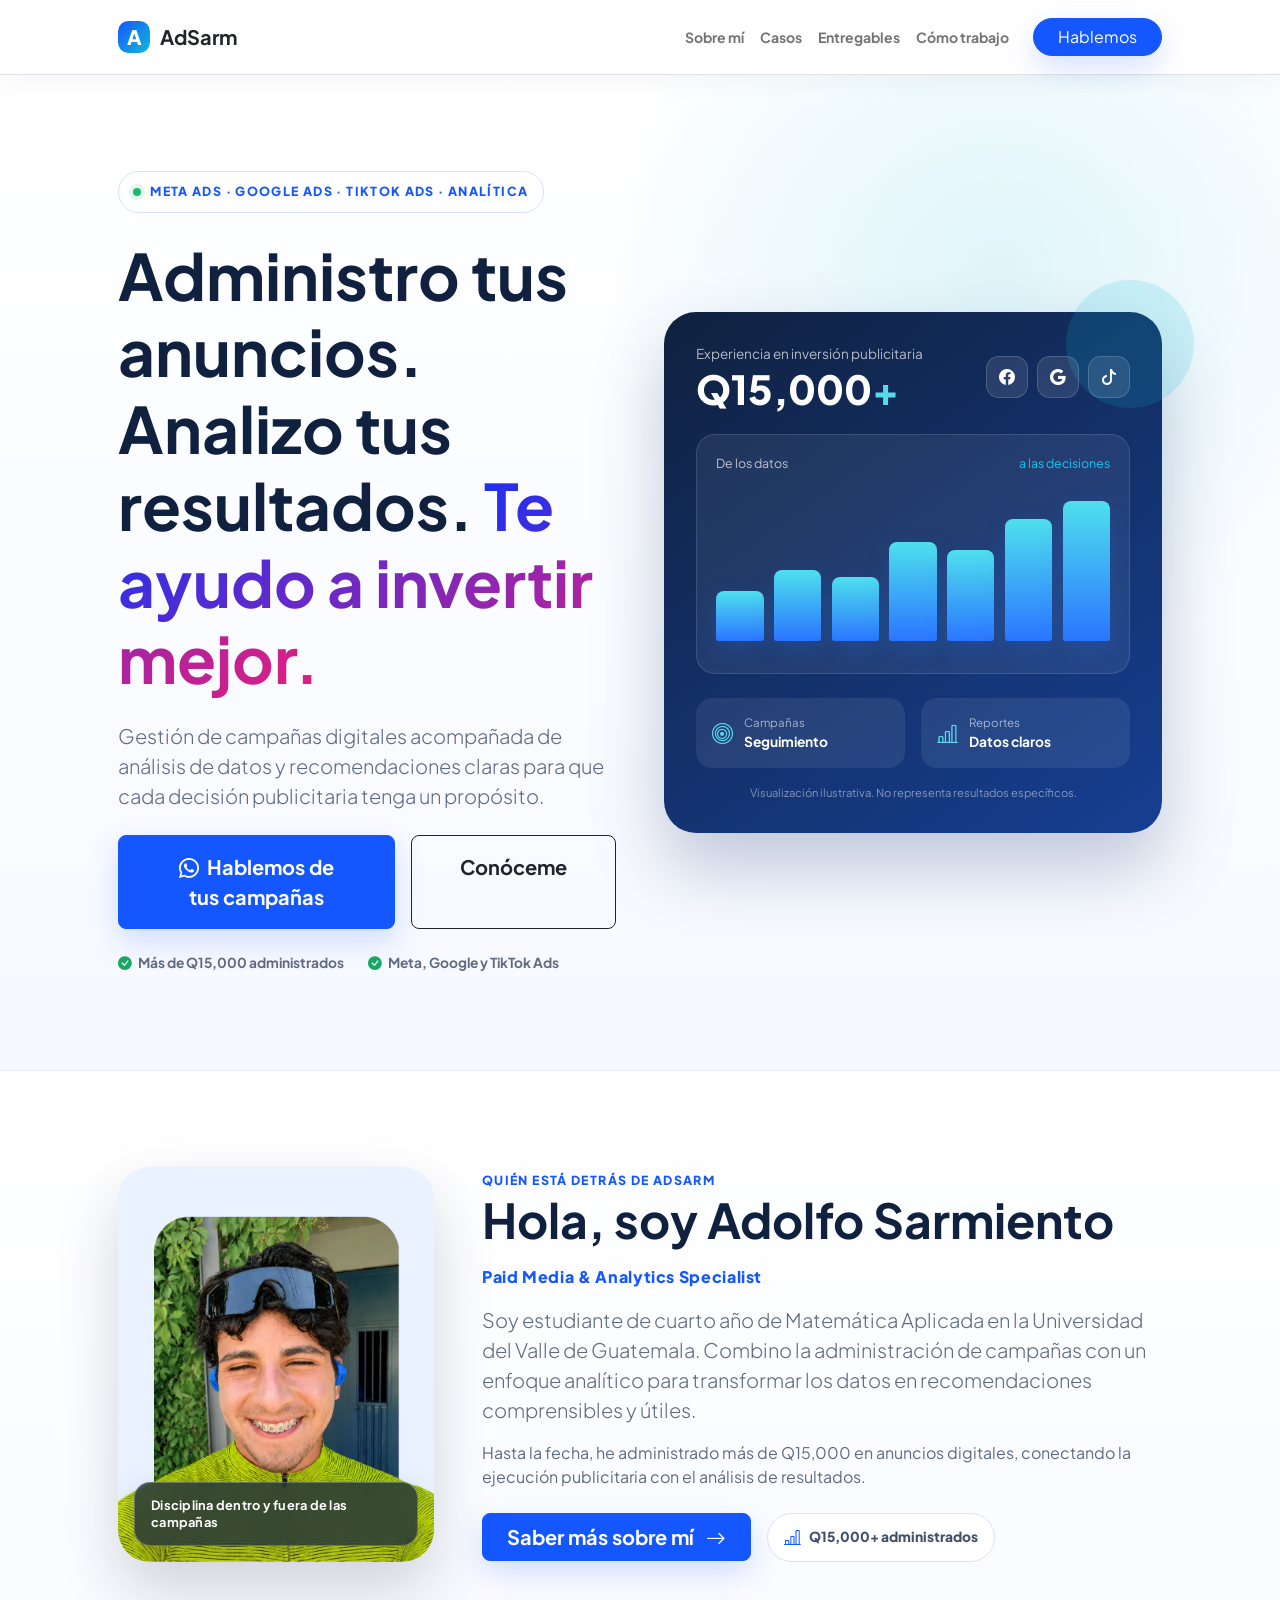
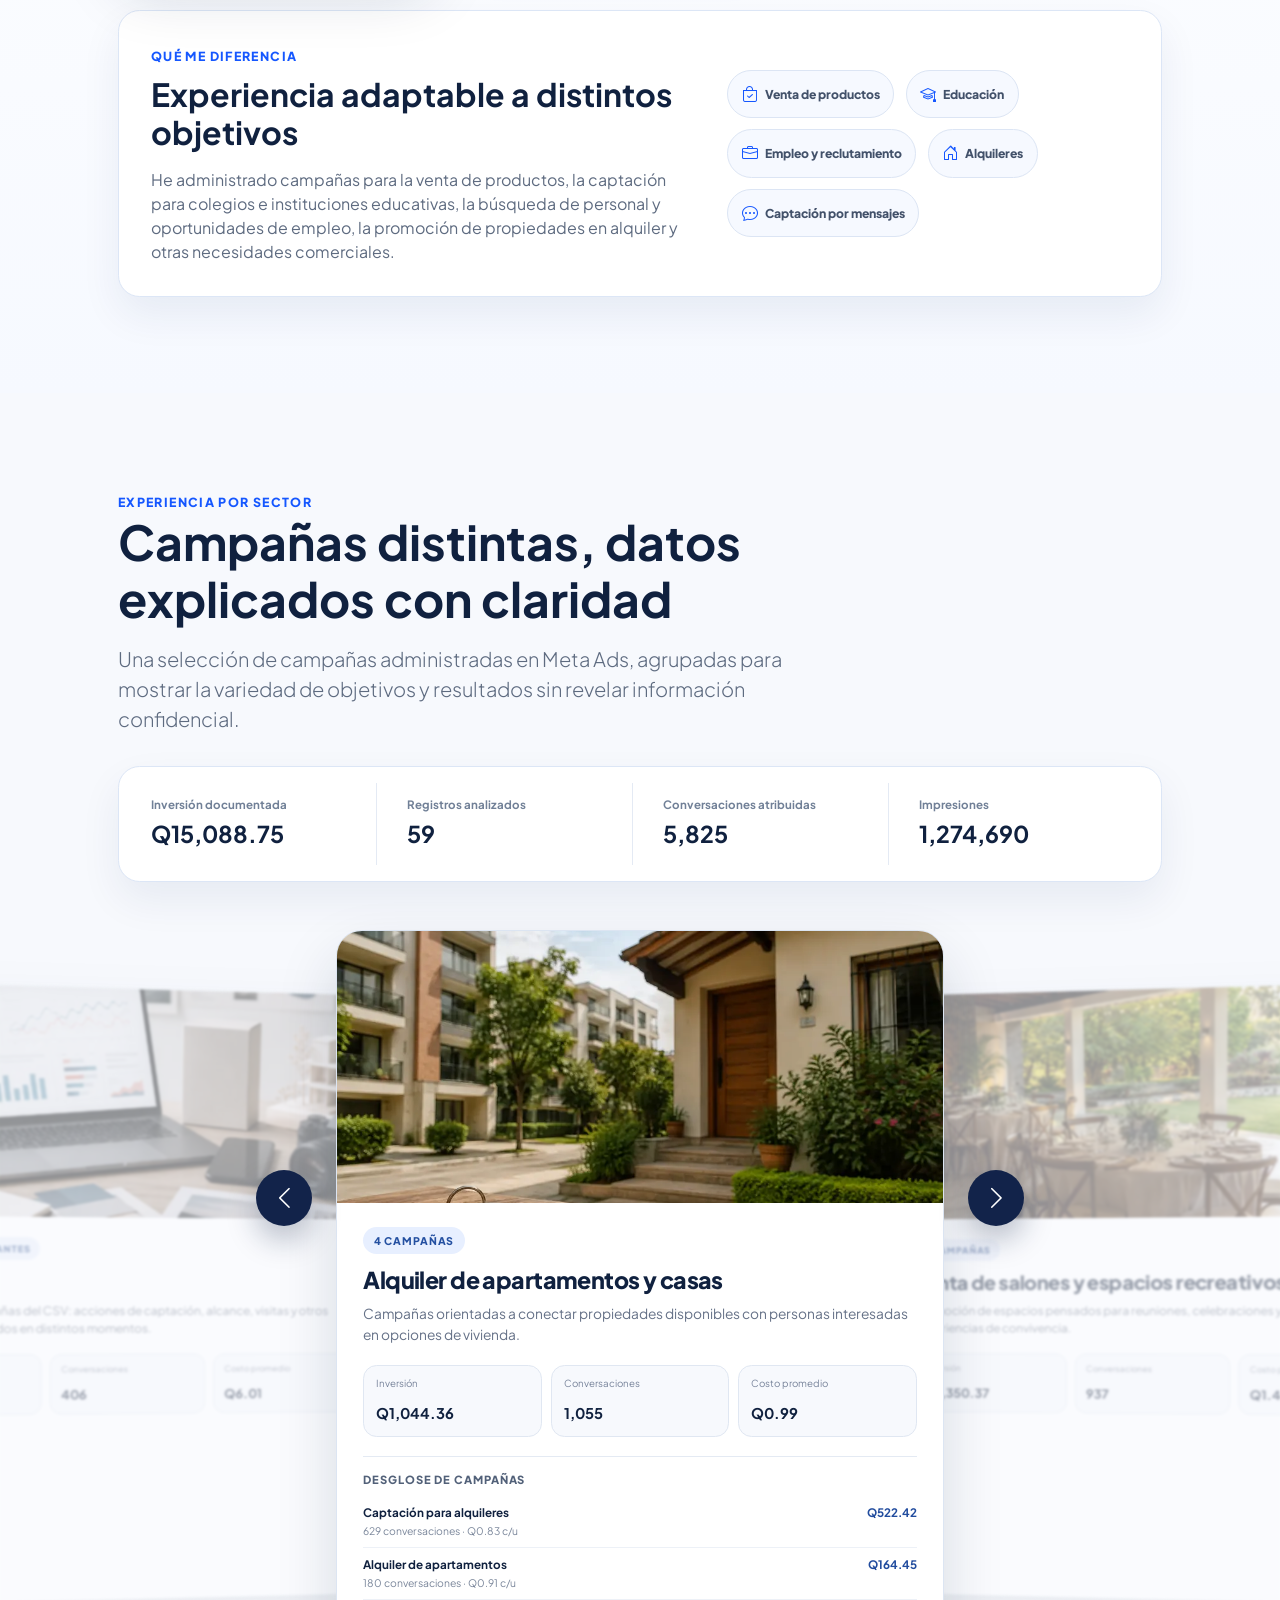
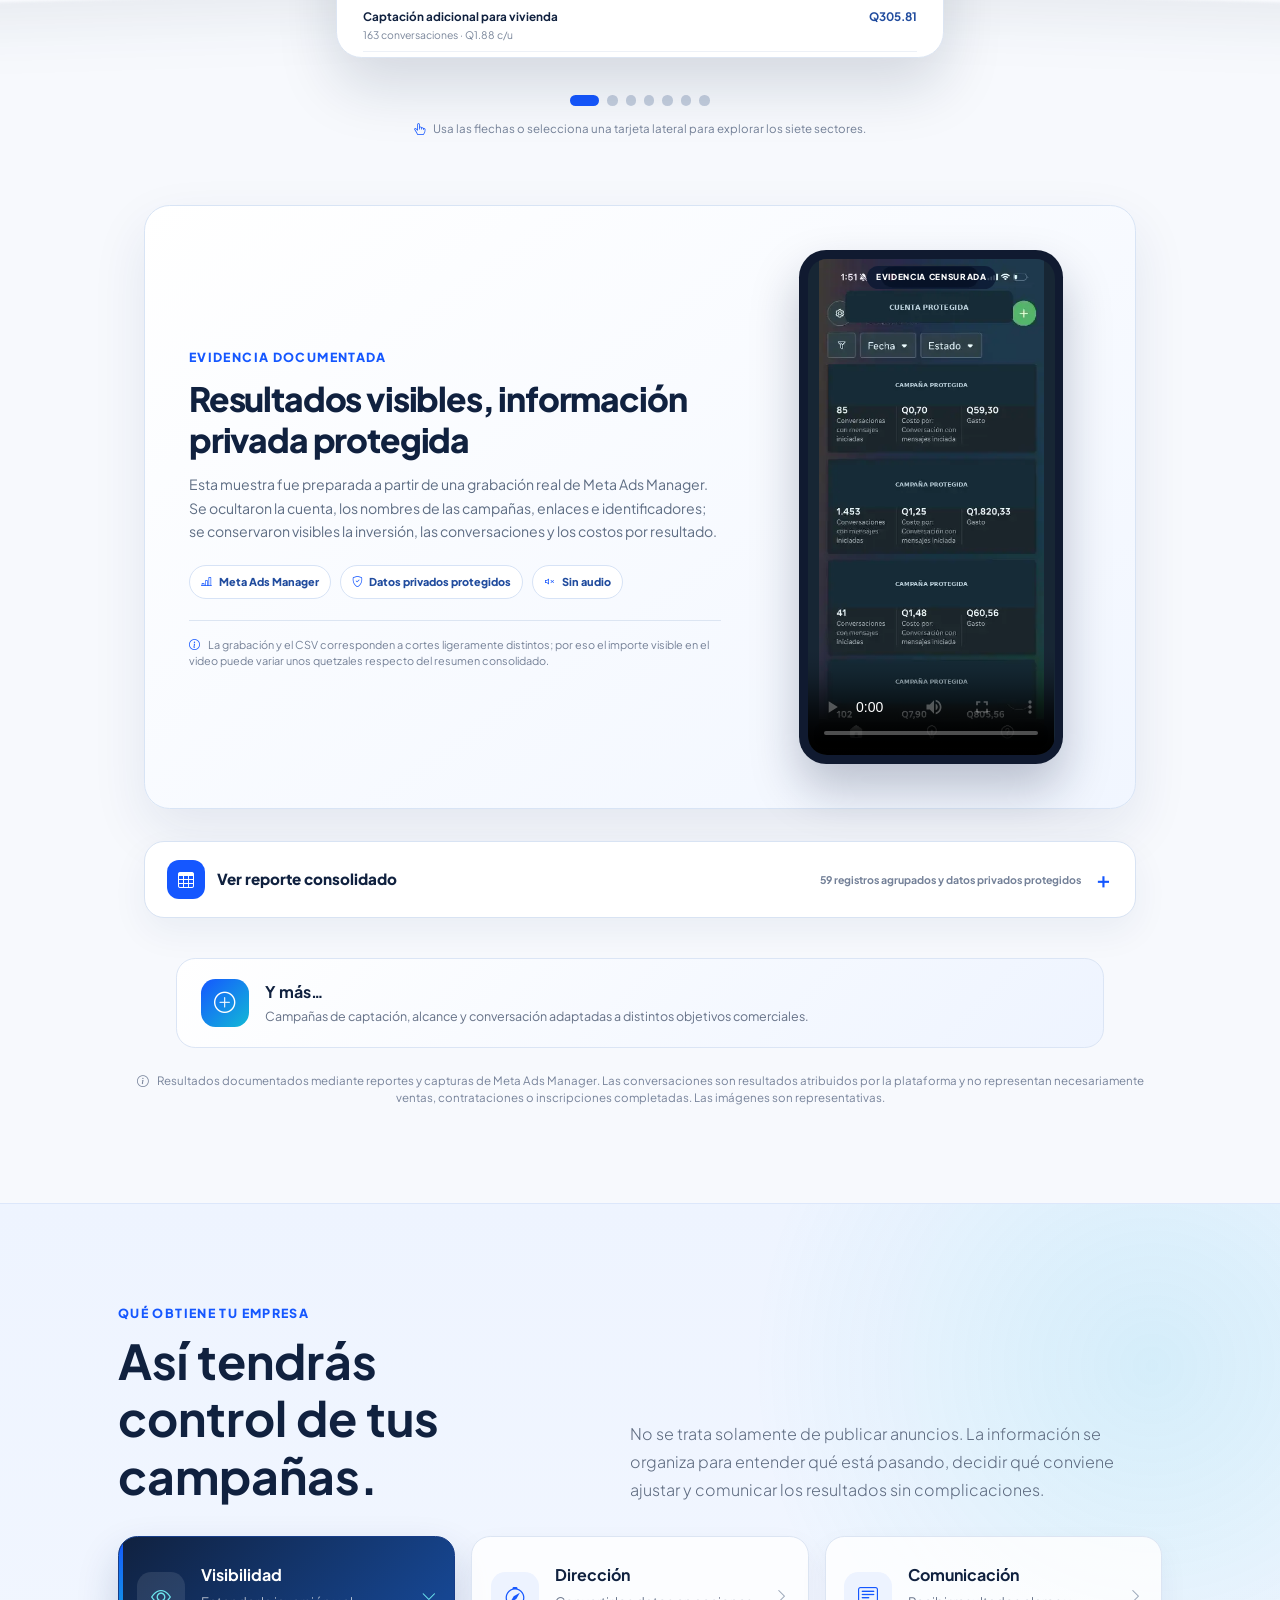
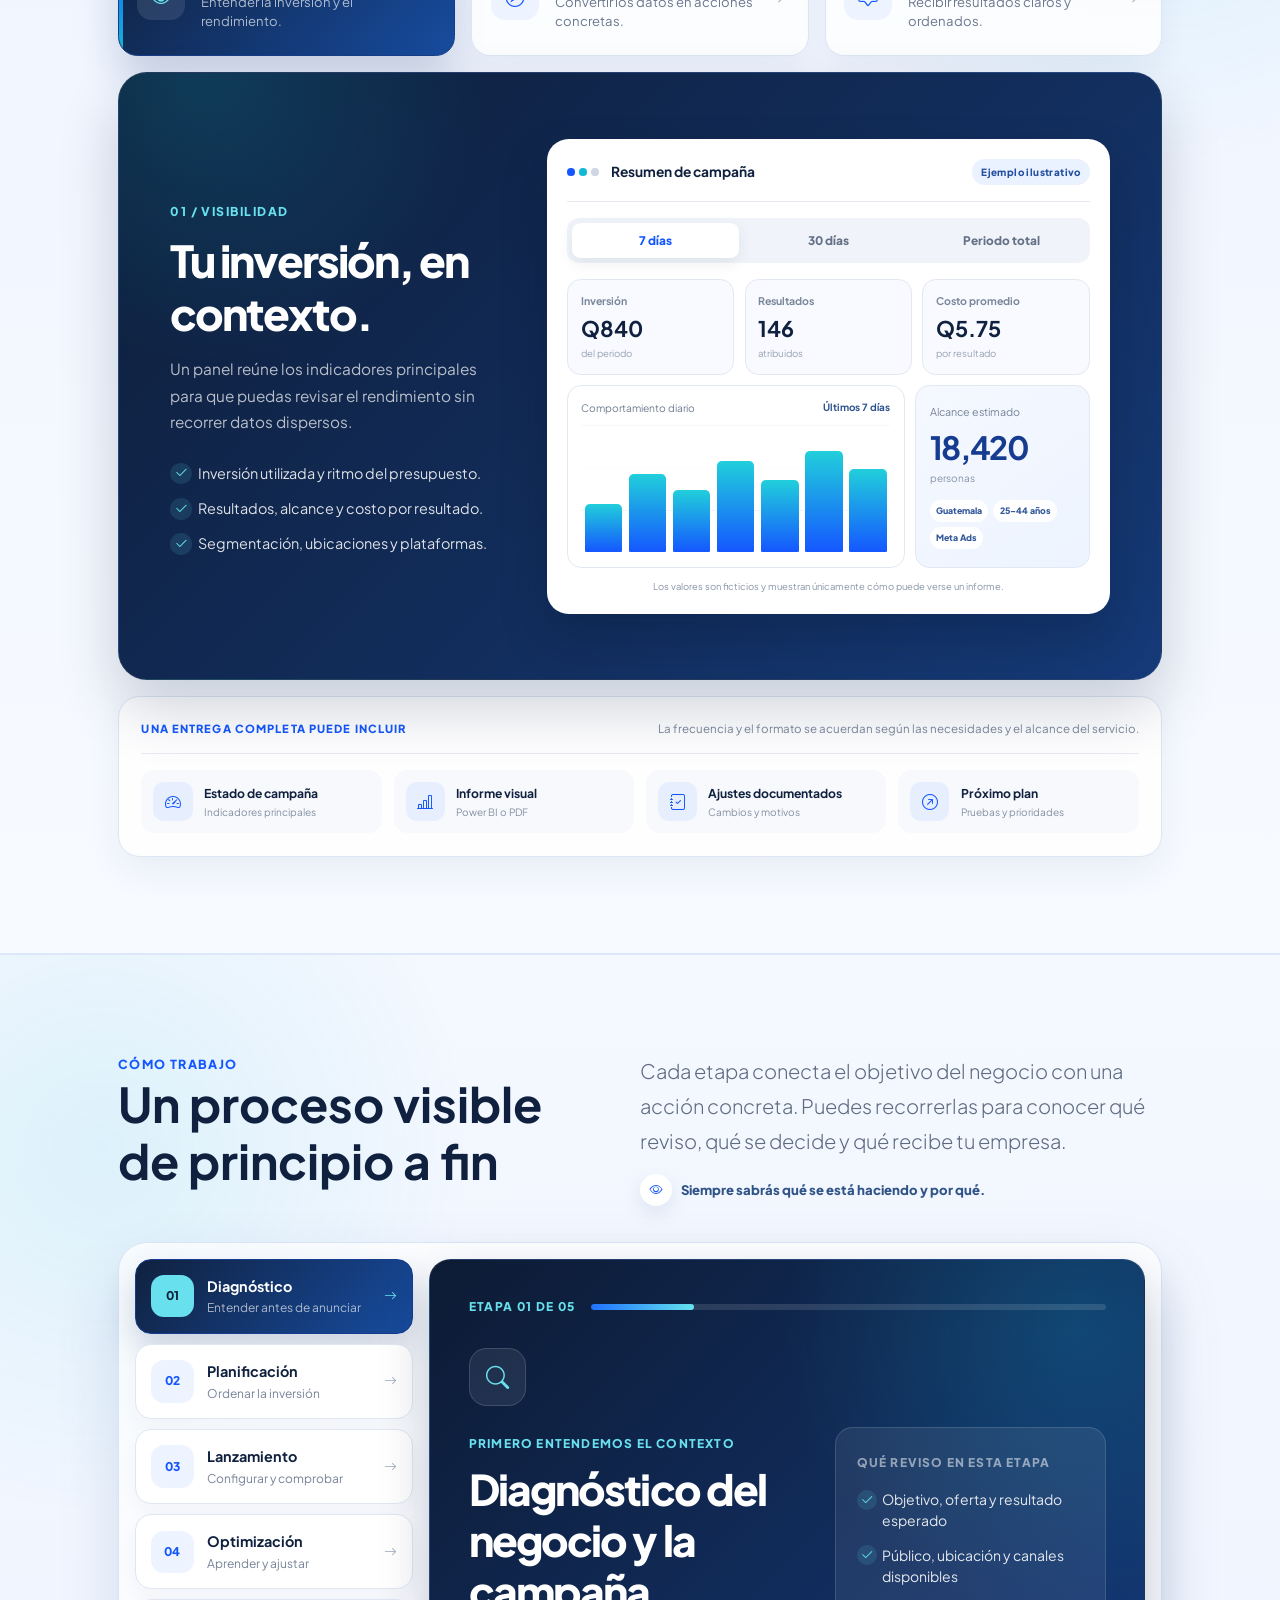
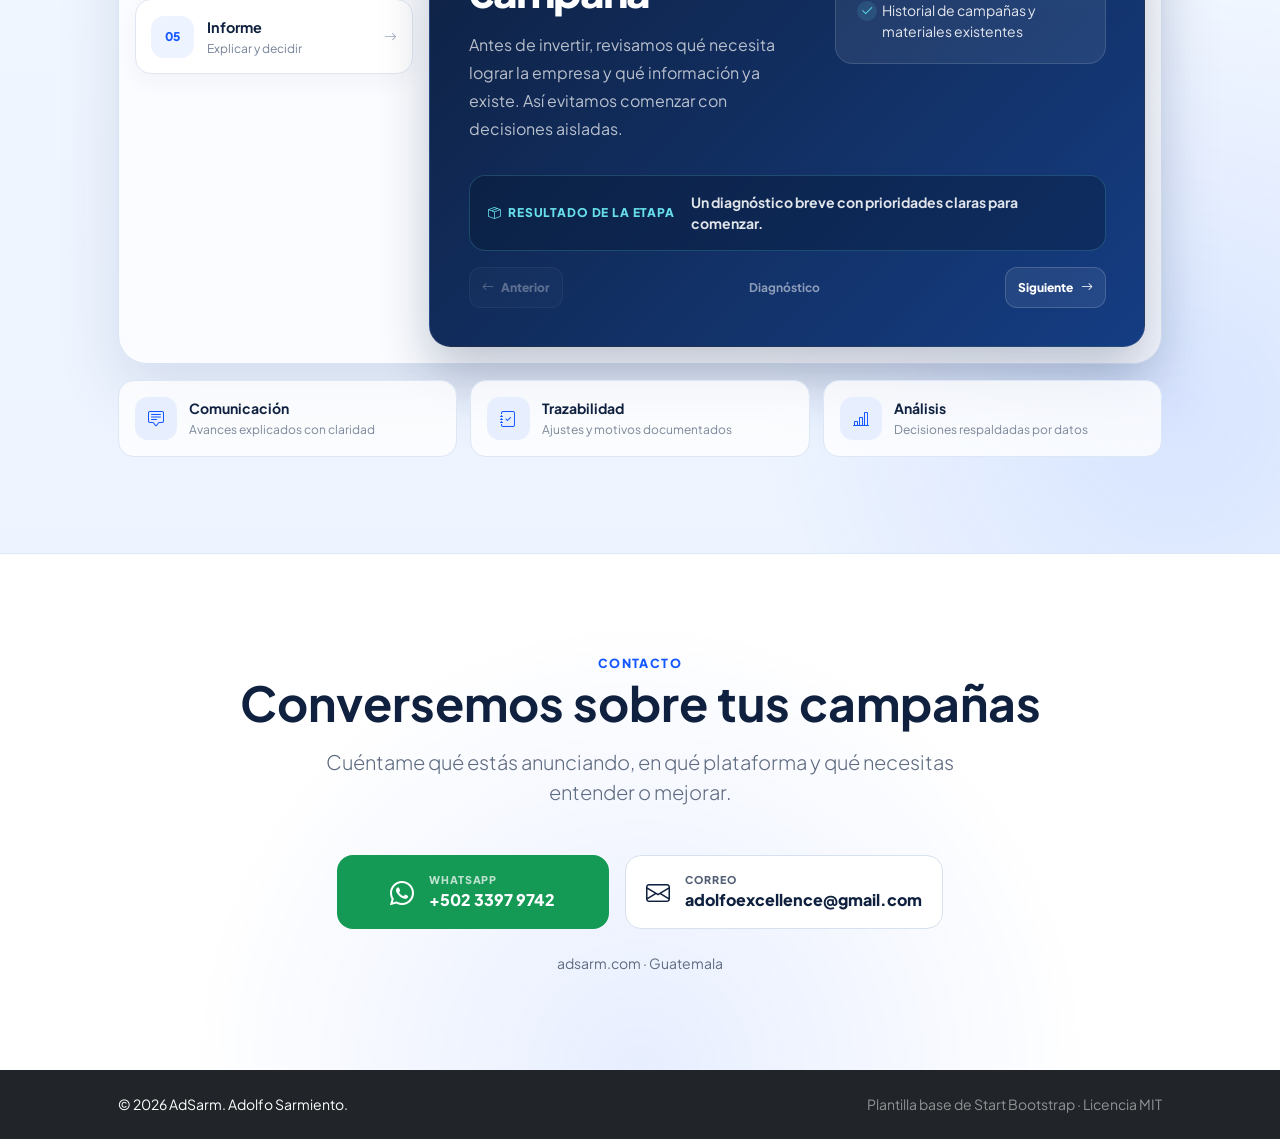
==== index.html @ 0e74d07d "Add files via upload" ====
<!DOCTYPE html>
<html lang="es">
    <head>
        <meta charset="utf-8" />
        <meta name="viewport" content="width=device-width, initial-scale=1, shrink-to-fit=no" />
        <meta name="description" content="Administración de campañas en Meta Ads, Google Ads y TikTok Ads con análisis claro de datos para tomar mejores decisiones publicitarias." />
        <meta name="author" content="Adolfo Sarmiento" />
        <meta name="theme-color" content="#153c8f" />
        <meta property="og:title" content="AdSarm | Publicidad digital y analítica" />
        <meta property="og:description" content="Administración de anuncios, análisis de resultados y recomendaciones respaldadas por datos." />
        <meta property="og:type" content="website" />
        <title>AdSarm | Publicidad digital y analítica</title>
        <link rel="icon" type="image/x-icon" href="assets/favicon.ico" />
        <link rel="preconnect" href="https://fonts.googleapis.com" />
        <link rel="preconnect" href="https://fonts.gstatic.com" crossorigin />
        <link href="https://fonts.googleapis.com/css2?family=Plus+Jakarta+Sans:wght@400;500;600;700;800&amp;display=swap" rel="stylesheet" />
        <link href="https://cdn.jsdelivr.net/npm/bootstrap-icons@1.8.1/font/bootstrap-icons.css" rel="stylesheet" />
        <link href="css/styles.css" rel="stylesheet" />
    </head>
    <body class="d-flex flex-column h-100 service-site">
        <main class="flex-shrink-0">
            <nav class="navbar navbar-expand-lg navbar-light bg-white py-3 sticky-top border-bottom">
                <div class="container px-4 px-lg-5">
                    <a class="navbar-brand" href="#inicio" aria-label="Ir al inicio">
                        <span class="brand-mark">A</span>
                        <span class="fw-bolder text-dark">AdSarm</span>
                    </a>
                    <button class="navbar-toggler" type="button" data-bs-toggle="collapse" data-bs-target="#mainNav" aria-controls="mainNav" aria-expanded="false" aria-label="Abrir navegación">
                        <span class="navbar-toggler-icon"></span>
                    </button>
                    <div class="collapse navbar-collapse" id="mainNav">
                        <ul class="navbar-nav ms-auto mb-2 mb-lg-0 small fw-bolder align-items-lg-center">
                            <li class="nav-item"><a class="nav-link" href="#sobre-mi">Sobre mí</a></li>
                            <li class="nav-item"><a class="nav-link" href="#casos">Casos</a></li>
                            <li class="nav-item"><a class="nav-link" href="#beneficios">Entregables</a></li>
                            <li class="nav-item"><a class="nav-link" href="#metodo">Cómo trabajo</a></li>
                            <li class="nav-item ms-lg-3"><a class="btn btn-primary rounded-pill px-4" href="https://wa.me/50233979742?text=Hola%20Adolfo%2C%20quiero%20conversar%20sobre%20mis%20campañas." target="_blank" rel="noopener">Hablemos</a></li>
                        </ul>
                    </div>
                </div>
            </nav>

            <header class="hero-section" id="inicio">
                <div class="container px-4 px-lg-5 py-5">
                    <div class="row gx-5 gy-5 align-items-center py-lg-5">
                        <div class="col-lg-6">
                            <div class="eyebrow mb-4"><span class="status-dot"></span> Meta Ads · Google Ads · TikTok Ads · Analítica</div>
                            <h1 class="display-3 fw-bolder mb-4">Administro tus anuncios. Analizo tus resultados. <span class="text-gradient d-inline">Te ayudo a invertir mejor.</span></h1>
                            <p class="lead text-muted mb-4">Gestión de campañas digitales acompañada de análisis de datos y recomendaciones claras para que cada decisión publicitaria tenga un propósito.</p>
                            <div class="d-grid gap-3 d-sm-flex mb-4">
                                <a class="btn btn-primary btn-lg px-5 py-3 fw-bolder" href="https://wa.me/50233979742?text=Hola%20Adolfo%2C%20quiero%20solicitar%20una%20consulta%20sobre%20publicidad%20digital." target="_blank" rel="noopener"><i class="bi bi-whatsapp me-2"></i>Hablemos de tus campañas</a>
                                <a class="btn btn-outline-dark btn-lg px-5 py-3 fw-bolder" href="#sobre-mi">Conóceme</a>
                            </div>
                            <div class="proof-line">
                                <span><i class="bi bi-check-circle-fill"></i> Más de Q15,000 administrados</span>
                                <span><i class="bi bi-check-circle-fill"></i> Meta, Google y TikTok Ads</span>
                            </div>
                        </div>
                        <div class="col-lg-6">
                            <div class="analytics-panel" aria-label="Resumen visual de servicios de publicidad y analítica">
                                <div class="d-flex justify-content-between align-items-center mb-4">
                                    <div>
                                        <p class="panel-label mb-1">Experiencia en inversión publicitaria</p>
                                        <div class="panel-value">Q15,000<span>+</span></div>
                                    </div>
                                    <div class="platform-badges">
                                        <span title="Meta Ads"><i class="bi bi-facebook"></i></span>
                                        <span title="Google Ads"><i class="bi bi-google"></i></span>
                                        <span title="TikTok Ads"><i class="bi bi-tiktok"></i></span>
                                    </div>
                                </div>
                                <div class="chart-shell mb-4">
                                    <div class="chart-head"><span>De los datos</span><span class="text-info">a las decisiones</span></div>
                                    <div class="chart-bars" aria-hidden="true">
                                        <span style="height: 34%"></span><span style="height: 48%"></span><span style="height: 43%"></span><span style="height: 67%"></span><span style="height: 61%"></span><span style="height: 82%"></span><span style="height: 94%"></span>
                                    </div>
                                </div>
                                <div class="row g-3">
                                    <div class="col-6"><div class="mini-metric"><i class="bi bi-bullseye"></i><span>Campañas</span><strong>Seguimiento</strong></div></div>
                                    <div class="col-6"><div class="mini-metric"><i class="bi bi-bar-chart-line"></i><span>Reportes</span><strong>Datos claros</strong></div></div>
                                </div>
                                <p class="illustration-note mt-3 mb-0">Visualización ilustrativa. No representa resultados específicos.</p>
                            </div>
                        </div>
                    </div>
                </div>
            </header>

            <section class="py-5 about-preview-section" id="sobre-mi">
                <div class="container px-4 px-lg-5 py-lg-5">
                    <div class="row gx-5 gy-5 align-items-center">
                        <div class="col-lg-4">
                            <div class="portrait-photo about-preview-photo">
                                <img src="assets/adolfo-portada.webp" width="1000" height="1000" alt="Adolfo Sarmiento sonriendo con indumentaria deportiva" />
                                <div class="portrait-caption"><span>Disciplina dentro y fuera de las campañas</span></div>
                            </div>
                        </div>
                        <div class="col-lg-8">
                            <span class="section-kicker">Quién está detrás de AdSarm</span>
                            <h2 class="display-5 fw-bolder mb-3">Hola, soy Adolfo Sarmiento</h2>
                            <p class="profile-role">Paid Media &amp; Analytics Specialist</p>
                            <p class="lead text-muted">Soy estudiante de cuarto año de Matemática Aplicada en la Universidad del Valle de Guatemala. Combino la administración de campañas con un enfoque analítico para transformar los datos en recomendaciones comprensibles y útiles.</p>
                            <p class="text-muted mb-4">Hasta la fecha, he administrado más de Q15,000 en anuncios digitales, conectando la ejecución publicitaria con el análisis de resultados.</p>
                            <div class="d-flex flex-wrap align-items-center gap-3">
                                <a class="btn btn-primary btn-lg px-4 fw-bolder" href="sobre-mi.html">Saber más sobre mí <i class="bi bi-arrow-right ms-2"></i></a>
                                <span class="profile-proof"><i class="bi bi-bar-chart-line"></i> Q15,000+ administrados</span>
                            </div>
                        </div>
                    </div>
                    <div class="experience-range-card mt-5" id="diferencia">
                        <div class="experience-range-copy">
                            <span class="section-kicker">Qué me diferencia</span>
                            <h3 class="h2 fw-bolder mt-2 mb-3">Experiencia adaptable a distintos objetivos</h3>
                            <p class="text-muted mb-0">He administrado campañas para la venta de productos, la captación para colegios e instituciones educativas, la búsqueda de personal y oportunidades de empleo, la promoción de propiedades en alquiler y otras necesidades comerciales.</p>
                        </div>
                        <div class="experience-tags" aria-label="Tipos de campañas administradas">
                            <span><i class="bi bi-bag-check"></i> Venta de productos</span>
                            <span><i class="bi bi-mortarboard"></i> Educación</span>
                            <span><i class="bi bi-briefcase"></i> Empleo y reclutamiento</span>
                            <span><i class="bi bi-house-door"></i> Alquileres</span>
                            <span><i class="bi bi-chat-dots"></i> Captación por mensajes</span>
                        </div>
                    </div>
                </div>
            </section>

            <section class="py-5 cases-section sector-showcase" id="casos">
                <div class="container px-4 px-lg-5 py-lg-5">
                    <div class="section-intro mb-4">
                        <span class="section-kicker">Experiencia por sector</span>
                        <h2 class="display-5 fw-bolder mb-3">Campañas distintas, datos explicados con claridad</h2>
                        <p class="lead text-muted mb-0">Una selección de campañas administradas en Meta Ads, agrupadas para mostrar la variedad de objetivos y resultados sin revelar información confidencial.</p>
                    </div>

                    <div class="documented-summary" aria-label="Resumen de campañas documentadas">
                        <div><small>Inversión documentada</small><strong>Q15,088.75</strong></div>
                        <div><small>Registros analizados</small><strong>59</strong></div>
                        <div><small>Conversaciones atribuidas</small><strong>5,825</strong></div>
                        <div><small>Impresiones</small><strong>1,274,690</strong></div>
                    </div>

                    <div class="sector-carousel" data-sector-carousel aria-roledescription="carrusel" aria-label="Sectores de campañas administradas">
                        <button class="sector-arrow sector-arrow-prev" type="button" data-carousel-prev aria-label="Ver sector anterior"><i class="bi bi-chevron-left"></i></button>
                        <div class="sector-stage" data-carousel-stage>
                            <article class="sector-card" data-sector-card tabindex="0" aria-label="Alquiler de apartamentos y casas">
                                <img src="assets/sector-alquileres.webp" width="960" height="640" alt="Imagen representativa de viviendas y apartamentos en alquiler" />
                                <div class="sector-card-body">
                                    <span class="sector-count">4 campañas</span>
                                    <h3>Alquiler de apartamentos y casas</h3>
                                    <p>Campañas orientadas a conectar propiedades disponibles con personas interesadas en opciones de vivienda.</p>
                                    <div class="sector-metrics">
                                        <div><small>Inversión</small><strong>Q1,044.36</strong></div>
                                        <div><small>Conversaciones</small><strong>1,055</strong></div>
                                        <div><small>Costo promedio</small><strong>Q0.99</strong></div>
                                    </div>
                                    <div class="campaign-breakdown">
                                        <h4>Desglose de campañas</h4>
                                        <div class="campaign-row"><span>Captación para alquileres</span><strong>Q522.42</strong><em>629 conversaciones · Q0.83 c/u</em></div>
                                        <div class="campaign-row"><span>Alquiler de apartamentos</span><strong>Q164.45</strong><em>180 conversaciones · Q0.91 c/u</em></div>
                                        <div class="campaign-row"><span>Captación adicional para vivienda</span><strong>Q305.81</strong><em>163 conversaciones · Q1.88 c/u</em></div>
                                        <div class="campaign-row"><span>Consultas de disponibilidad</span><strong>Q51.68</strong><em>83 conversaciones · Q0.62 c/u</em></div>
                                    </div>
                                </div>
                            </article>

                            <article class="sector-card" data-sector-card tabindex="0" aria-label="Renta de salones y espacios recreativos">
                                <img src="assets/sector-espacios.webp" width="960" height="640" alt="Imagen representativa de un salón y espacio recreativo" />
                                <div class="sector-card-body">
                                    <span class="sector-count">3 campañas</span>
                                    <h3>Renta de salones y espacios recreativos</h3>
                                    <p>Promoción de espacios pensados para reuniones, celebraciones y distintas experiencias de convivencia.</p>
                                    <div class="sector-metrics">
                                        <div><small>Inversión</small><strong>Q1,350.37</strong></div>
                                        <div><small>Conversaciones</small><strong>937</strong></div>
                                        <div><small>Costo promedio</small><strong>Q1.44</strong></div>
                                    </div>
                                    <div class="campaign-breakdown">
                                        <h4>Desglose de campañas</h4>
                                        <div class="campaign-row"><span>Captación para espacios</span><strong>Q701.33</strong><em>647 conversaciones · Q1.08 c/u</em></div>
                                        <div class="campaign-row"><span>Promoción adicional de espacios</span><strong>Q589.74</strong><em>205 conversaciones · Q2.88 c/u</em></div>
                                        <div class="campaign-row"><span>Consultas sobre disponibilidad</span><strong>Q59.30</strong><em>85 conversaciones · Q0.70 c/u</em></div>
                                    </div>
                                </div>
                            </article>

                            <article class="sector-card sector-card-compact" data-sector-card tabindex="0" aria-label="Empleo y reclutamiento">
                                <img src="assets/sector-empleo.webp" width="960" height="640" alt="Imagen representativa de profesionales en un proceso de reclutamiento" />
                                <div class="sector-card-body">
                                    <span class="sector-count">6 campañas</span>
                                    <h3>Empleo y reclutamiento</h3>
                                    <p>Campañas para distintas oportunidades laborales y perfiles, desde personal educativo hasta contratación general.</p>
                                    <div class="sector-metrics">
                                        <div><small>Inversión</small><strong>Q2,811.83</strong></div>
                                        <div><small>Conversaciones</small><strong>2,187</strong></div>
                                        <div><small>Costo promedio</small><strong>Q1.29</strong></div>
                                    </div>
                                    <div class="campaign-breakdown">
                                        <h4>Desglose de campañas</h4>
                                        <div class="campaign-row"><span>Reclutamiento de mayor volumen</span><strong>Q1,820.33</strong><em>1,453 conversaciones · Q1.25 c/u</em></div>
                                        <div class="campaign-row"><span>Contratación general</span><strong>Q78.93</strong><em>46 conversaciones · Q1.72 c/u</em></div>
                                        <div class="campaign-row"><span>Reclutamiento de maestras</span><strong>Q86.61</strong><em>59 conversaciones · Q1.47 c/u</em></div>
                                        <div class="campaign-row"><span>Convocatoria de personal</span><strong>Q455.60</strong><em>397 conversaciones · Q1.15 c/u</em></div>
                                        <div class="campaign-row"><span>Captación para vacantes</span><strong>Q303.29</strong><em>223 conversaciones · Q1.36 c/u</em></div>
                                        <div class="campaign-row"><span>Difusión de oportunidad laboral</span><strong>Q67.07</strong><em>9 conversaciones · Q7.45 c/u</em></div>
                                    </div>
                                </div>
                            </article>

                            <article class="sector-card" data-sector-card tabindex="0" aria-label="Cursos y formación">
                                <img src="assets/sector-cursos.webp" width="960" height="640" alt="Imagen representativa de un curso práctico y formación" />
                                <div class="sector-card-body">
                                    <span class="sector-count">4 campañas</span>
                                    <h3>Cursos y formación</h3>
                                    <p>Promoción de experiencias de aprendizaje, programas formativos y actividades de temporada.</p>
                                    <div class="sector-metrics">
                                        <div><small>Inversión</small><strong>Q1,083.88</strong></div>
                                        <div><small>Conversaciones</small><strong>305</strong></div>
                                        <div><small>Costo promedio</small><strong>Q3.55</strong></div>
                                    </div>
                                    <div class="campaign-breakdown">
                                        <h4>Desglose de campañas</h4>
                                        <div class="campaign-row"><span>Curso de inglés</span><strong>Q149.30</strong><em>14 conversaciones · Q10.66 c/u</em></div>
                                        <div class="campaign-row"><span>Curso de vacaciones</span><strong>Q500.00</strong><em>56 conversaciones · Q8.93 c/u</em></div>
                                        <div class="campaign-row"><span>Promoción complementaria de formación</span><strong>Q373.97</strong><em>221 conversaciones · Q1.69 c/u</em></div>
                                        <div class="campaign-row"><span>Refuerzo de captación para cursos</span><strong>Q60.61</strong><em>14 conversaciones · Q4.33 c/u</em></div>
                                    </div>
                                </div>
                            </article>

                            <article class="sector-card sector-card-compact" data-sector-card tabindex="0" aria-label="Instituciones educativas">
                                <img src="assets/sector-instituciones.webp" width="960" height="640" alt="Imagen representativa de una institución educativa" />
                                <div class="sector-card-body">
                                    <span class="sector-count">7 campañas</span>
                                    <h3>Instituciones educativas</h3>
                                    <p>Publicidad para dar visibilidad a propuestas educativas, temporadas de inscripción y comunicación institucional.</p>
                                    <div class="sector-metrics">
                                        <div><small>Inversión</small><strong>Q3,854.66</strong></div>
                                        <div><small>Conversaciones</small><strong>542</strong></div>
                                        <div><small>Costo promedio</small><strong>Q7.11</strong></div>
                                    </div>
                                    <div class="campaign-breakdown">
                                        <h4>Desglose de campañas</h4>
                                        <div class="campaign-row"><span>Inscripciones y promoción escolar</span><strong>Q279.03</strong><em>10 conversaciones · Q27.90 c/u</em></div>
                                        <div class="campaign-row"><span>Publicidad general para colegio</span><strong>Q299.94</strong><em>28 conversaciones · Q10.71 c/u</em></div>
                                        <div class="campaign-row"><span>Promoción de página educativa</span><strong>Q659.62</strong><em>36 conversaciones · Q18.32 c/u</em></div>
                                        <div class="campaign-row"><span>Captación para comunidad educativa</span><strong>Q112.70</strong><em>112 conversaciones · Q1.01 c/u</em></div>
                                        <div class="campaign-row"><span>Difusión de propuesta institucional</span><strong>Q805.56</strong><em>102 conversaciones · Q7.90 c/u</em></div>
                                        <div class="campaign-row"><span>Promoción institucional de mayor alcance</span><strong>Q1,558.16</strong><em>242 conversaciones · Q6.44 c/u</em></div>
                                        <div class="campaign-row"><span>Refuerzo de visibilidad educativa</span><strong>Q139.65</strong><em>12 conversaciones · Q11.64 c/u</em></div>
                                    </div>
                                </div>
                            </article>

                            <article class="sector-card sector-card-dense" data-sector-card tabindex="0" aria-label="Productos y contenido">
                                <img src="assets/sector-productos.webp" width="960" height="640" alt="Imagen representativa de productos y producción de contenido" />
                                <div class="sector-card-body">
                                    <span class="sector-count">5 campañas</span>
                                    <h3>Productos y contenido</h3>
                                    <p>Campañas comerciales enfocadas en visibilidad, descubrimiento de ofertas y generación de conversaciones.</p>
                                    <div class="sector-metrics">
                                        <div><small>Inversión</small><strong>Q2,503.27</strong></div>
                                        <div><small>Conversaciones</small><strong>393</strong></div>
                                        <div><small>Costo promedio</small><strong>Q6.37</strong></div>
                                    </div>
                                    <div class="campaign-breakdown">
                                        <h4>Desglose de campañas</h4>
                                        <div class="campaign-row"><span>Promoción de productos y contenido</span><strong>Q1,456.95</strong><em>49 conversaciones · Q29.73 c/u</em></div>
                                        <div class="campaign-row"><span>Campaña comercial de captación</span><strong>Q11.20</strong><em>65 conversaciones · Q0.17 c/u</em></div>
                                        <div class="campaign-row"><span>Promoción estacional de productos</span><strong>Q455.99</strong><em>16 conversaciones · Q28.50 c/u</em></div>
                                        <div class="campaign-row"><span>Campaña adicional de captación comercial</span><strong>Q299.26</strong><em>113 conversaciones · Q2.65 c/u</em></div>
                                        <div class="campaign-row"><span>Difusión de oferta y contenido</span><strong>Q279.87</strong><em>150 conversaciones · Q1.87 c/u</em></div>
                                    </div>
                                </div>
                            </article>

                            <article class="sector-card" data-sector-card tabindex="0" aria-label="Otros tipos de campañas">
                                <img src="assets/sector-otros.webp" width="960" height="640" alt="Imagen representativa de distintas campañas y objetivos publicitarios" />
                                <div class="sector-card-body">
                                    <span class="sector-count">30 registros restantes</span>
                                    <h3>Otros</h3>
                                    <p>El resto de las campañas del CSV: acciones de captación, alcance, visitas y otros objetivos desarrollados en distintos momentos.</p>
                                    <div class="sector-metrics">
                                        <div><small>Inversión</small><strong>Q2,440.38</strong></div>
                                        <div><small>Conversaciones</small><strong>406</strong></div>
                                        <div><small>Costo promedio</small><strong>Q6.01</strong></div>
                                    </div>
                                    <div class="campaign-breakdown">
                                        <h4>Composición de los registros restantes</h4>
                                        <div class="campaign-row"><span>Campañas con conversaciones</span><strong>Q2,191.68</strong><em>18 registros · 406 conversaciones · Q5.40 c/u</em></div>
                                        <div class="campaign-row"><span>Campañas orientadas a visitas</span><strong>Q151.11</strong><em>2 registros · 190 visitas atribuidas</em></div>
                                        <div class="campaign-row"><span>Registros sin conversación atribuida</span><strong>Q97.59</strong><em>10 registros · 9,016 impresiones</em></div>
                                    </div>
                                </div>
                            </article>
                        </div>

                        <button class="sector-arrow sector-arrow-next" type="button" data-carousel-next aria-label="Ver sector siguiente"><i class="bi bi-chevron-right"></i></button>
                        <div class="sector-pagination" data-carousel-pagination aria-label="Seleccionar sector"></div>
                        <p class="carousel-help"><i class="bi bi-hand-index-thumb"></i> Usa las flechas o selecciona una tarjeta lateral para explorar los siete sectores.</p>
                    </div>

                    <div class="evidence-panel" id="evidencia">
                        <div class="evidence-copy">
                            <span class="section-kicker">Evidencia documentada</span>
                            <h3>Resultados visibles, información privada protegida</h3>
                            <p>Esta muestra fue preparada a partir de una grabación real de Meta Ads Manager. Se ocultaron la cuenta, los nombres de las campañas, enlaces e identificadores; se conservaron visibles la inversión, las conversaciones y los costos por resultado.</p>
                            <div class="evidence-badges" aria-label="Características de la evidencia">
                                <span><i class="bi bi-bar-chart-line"></i> Meta Ads Manager</span>
                                <span><i class="bi bi-shield-check"></i> Datos privados protegidos</span>
                                <span><i class="bi bi-volume-mute"></i> Sin audio</span>
                            </div>
                            <p class="evidence-note"><i class="bi bi-info-circle"></i> La grabación y el CSV corresponden a cortes ligeramente distintos; por eso el importe visible en el video puede variar unos quetzales respecto del resumen consolidado.</p>
                        </div>
                        <div class="evidence-video-shell">
                            <video controls playsinline preload="metadata" poster="assets/evidencia-meta-ads-poster.webp" aria-label="Video censurado con resultados de Meta Ads Manager">
                                <source src="assets/evidencia-meta-ads-censurada.mp4" type="video/mp4" />
                                Tu navegador no puede reproducir este video. Puedes abrir el archivo desde la carpeta assets.
                            </video>
                        </div>
                    </div>

                    <details class="consolidated-report" id="reporte-consolidado">
                        <summary><i class="bi bi-table"></i><span>Ver reporte consolidado</span><small>59 registros agrupados y datos privados protegidos</small></summary>
                        <div class="report-content">
                            <div class="report-heading">
                                <div>
                                    <span class="section-kicker">Resumen verificable</span>
                                    <h3>Resultados consolidados por sector</h3>
                                </div>
                                <span class="report-privacy"><i class="bi bi-shield-lock"></i> Sin nombres de clientes o campañas</span>
                            </div>
                            <div class="report-table-wrap">
                                <table class="report-table">
                                    <thead>
                                        <tr><th>Sector</th><th>Registros</th><th>Inversión</th><th>Conversaciones</th><th>Costo promedio</th></tr>
                                    </thead>
                                    <tbody>
                                        <tr><td>Alquileres de apartamentos y casas</td><td>4</td><td>Q1,044.36</td><td>1,055</td><td>Q0.99</td></tr>
                                        <tr><td>Salones y espacios recreativos</td><td>3</td><td>Q1,350.37</td><td>937</td><td>Q1.44</td></tr>
                                        <tr><td>Empleo y reclutamiento</td><td>6</td><td>Q2,811.83</td><td>2,187</td><td>Q1.29</td></tr>
                                        <tr><td>Cursos y formación</td><td>4</td><td>Q1,083.88</td><td>305</td><td>Q3.55</td></tr>
                                        <tr><td>Instituciones educativas</td><td>7</td><td>Q3,854.66</td><td>542</td><td>Q7.11</td></tr>
                                        <tr><td>Productos y contenido</td><td>5</td><td>Q2,503.27</td><td>393</td><td>Q6.37</td></tr>
                                        <tr><td>Otros objetivos y campañas</td><td>30</td><td>Q2,440.38</td><td>406</td><td>Q6.01</td></tr>
                                    </tbody>
                                    <tfoot>
                                        <tr><th>Total documentado</th><th>59</th><th>Q15,088.75</th><th>5,825</th><th>Q2.59</th></tr>
                                    </tfoot>
                                </table>
                            </div>
                            <p class="report-note"><i class="bi bi-info-circle"></i> Además de las conversaciones, el archivo registra 190 visitas atribuidas a campañas con objetivos distintos. El costo promedio total divide la inversión documentada entre las conversaciones atribuidas; no representa ventas o contrataciones finalizadas.</p>
                        </div>
                    </details>

                    <div class="more-campaigns-strip">
                        <i class="bi bi-plus-circle"></i>
                        <div><strong>Y más…</strong><span>Campañas de captación, alcance y conversación adaptadas a distintos objetivos comerciales.</span></div>
                    </div>
                    <p class="case-source-note mb-0"><i class="bi bi-info-circle me-2"></i>Resultados documentados mediante reportes y capturas de Meta Ads Manager. Las conversaciones son resultados atribuidos por la plataforma y no representan necesariamente ventas, contrataciones o inscripciones completadas. Las imágenes son representativas.</p>
                </div>
            </section>

            <section class="py-5 benefits-section clarity-section" id="beneficios" data-clarity-experience>
                <div class="container px-4 px-lg-5 py-lg-5">
                    <div class="clarity-heading">
                        <div>
                            <span class="section-kicker">Qué obtiene tu empresa</span>
                            <h2 class="display-5 fw-bolder mt-2 mb-0">Así tendrás control de tus campañas.</h2>
                        </div>
                        <p class="lead text-muted mb-0">No se trata solamente de publicar anuncios. La información se organiza para entender qué está pasando, decidir qué conviene ajustar y comunicar los resultados sin complicaciones.</p>
                    </div>

                    <div class="clarity-tabs" role="tablist" aria-label="Formas de administrar y presentar los resultados">
                        <button class="clarity-tab is-active" id="clarity-tab-visibility" type="button" role="tab" aria-selected="true" aria-controls="clarity-panel-visibility" data-clarity-tab="visibility">
                            <span class="clarity-tab-icon"><i class="bi bi-eye"></i></span>
                            <span><strong>Visibilidad</strong><small>Entender la inversión y el rendimiento.</small></span>
                            <i class="bi bi-chevron-right clarity-tab-arrow" aria-hidden="true"></i>
                        </button>
                        <button class="clarity-tab" id="clarity-tab-direction" type="button" role="tab" aria-selected="false" aria-controls="clarity-panel-direction" tabindex="-1" data-clarity-tab="direction">
                            <span class="clarity-tab-icon"><i class="bi bi-compass"></i></span>
                            <span><strong>Dirección</strong><small>Convertir los datos en acciones concretas.</small></span>
                            <i class="bi bi-chevron-right clarity-tab-arrow" aria-hidden="true"></i>
                        </button>
                        <button class="clarity-tab" id="clarity-tab-communication" type="button" role="tab" aria-selected="false" aria-controls="clarity-panel-communication" tabindex="-1" data-clarity-tab="communication">
                            <span class="clarity-tab-icon"><i class="bi bi-chat-square-text"></i></span>
                            <span><strong>Comunicación</strong><small>Recibir resultados claros y ordenados.</small></span>
                            <i class="bi bi-chevron-right clarity-tab-arrow" aria-hidden="true"></i>
                        </button>
                    </div>

                    <div class="clarity-panels">
                        <article class="clarity-panel is-active" id="clarity-panel-visibility" role="tabpanel" aria-labelledby="clarity-tab-visibility" data-clarity-panel="visibility">
                            <div class="clarity-panel-copy">
                                <span class="clarity-panel-number">01 / VISIBILIDAD</span>
                                <h3>Tu inversión, en contexto.</h3>
                                <p>Un panel reúne los indicadores principales para que puedas revisar el rendimiento sin recorrer datos dispersos.</p>
                                <ul class="clarity-check-list">
                                    <li><i class="bi bi-check2"></i><span>Inversión utilizada y ritmo del presupuesto.</span></li>
                                    <li><i class="bi bi-check2"></i><span>Resultados, alcance y costo por resultado.</span></li>
                                    <li><i class="bi bi-check2"></i><span>Segmentación, ubicaciones y plataformas.</span></li>
                                </ul>
                            </div>

                            <div class="clarity-demo visibility-demo" data-visibility-demo>
                                <div class="clarity-demo-head">
                                    <div class="clarity-window-dots" aria-hidden="true"><span></span><span></span><span></span></div>
                                    <strong>Resumen de campaña</strong>
                                    <span class="clarity-demo-badge">Ejemplo ilustrativo</span>
                                </div>
                                <div class="clarity-periods" role="group" aria-label="Cambiar periodo del ejemplo">
                                    <button class="is-active" type="button" aria-pressed="true" data-visibility-period="7">7 días</button>
                                    <button type="button" aria-pressed="false" data-visibility-period="30">30 días</button>
                                    <button type="button" aria-pressed="false" data-visibility-period="total">Periodo total</button>
                                </div>
                                <div class="clarity-metrics">
                                    <div><small>Inversión</small><strong data-visibility-investment>Q840</strong><span>del periodo</span></div>
                                    <div><small>Resultados</small><strong data-visibility-results>146</strong><span>atribuidos</span></div>
                                    <div><small>Costo promedio</small><strong data-visibility-cost>Q5.75</strong><span>por resultado</span></div>
                                </div>
                                <div class="visibility-grid">
                                    <div class="visibility-chart-card">
                                        <div class="visibility-card-title"><span>Comportamiento diario</span><strong data-visibility-period-label>Últimos 7 días</strong></div>
                                        <div class="visibility-bars" aria-label="Gráfica ilustrativa del comportamiento diario">
                                            <span style="--bar-height:42%"></span>
                                            <span style="--bar-height:68%"></span>
                                            <span style="--bar-height:54%"></span>
                                            <span style="--bar-height:79%"></span>
                                            <span style="--bar-height:63%"></span>
                                            <span style="--bar-height:88%"></span>
                                            <span style="--bar-height:72%"></span>
                                        </div>
                                    </div>
                                    <div class="visibility-summary-card">
                                        <small>Alcance estimado</small>
                                        <strong data-visibility-reach>18,420</strong>
                                        <span>personas</span>
                                        <div class="visibility-tags"><em>Guatemala</em><em>25–44 años</em><em>Meta Ads</em></div>
                                    </div>
                                </div>
                                <p class="clarity-demo-note">Los valores son ficticios y muestran únicamente cómo puede verse un informe.</p>
                            </div>
                        </article>

                        <article class="clarity-panel" id="clarity-panel-direction" role="tabpanel" aria-labelledby="clarity-tab-direction" data-clarity-panel="direction" hidden>
                            <div class="clarity-panel-copy">
                                <span class="clarity-panel-number">02 / DIRECCIÓN</span>
                                <h3>Cada ajuste tiene una razón.</h3>
                                <p>Los cambios se basan en señales observables y quedan documentados para saber qué se hizo, por qué y qué se evaluará después.</p>
                                <ul class="clarity-check-list">
                                    <li><i class="bi bi-check2"></i><span>Hallazgos explicados en lenguaje sencillo.</span></li>
                                    <li><i class="bi bi-check2"></i><span>Pruebas de anuncios, públicos y presupuesto.</span></li>
                                    <li><i class="bi bi-check2"></i><span>Registro de cambios y próximos pasos.</span></li>
                                </ul>
                            </div>

                            <div class="clarity-demo direction-demo" data-direction-demo>
                                <div class="clarity-demo-head">
                                    <div class="clarity-window-dots" aria-hidden="true"><span></span><span></span><span></span></div>
                                    <strong>Ruta de optimización</strong>
                                    <span class="clarity-demo-badge">Ejemplo de decisión</span>
                                </div>
                                <div class="direction-steps" role="group" aria-label="Etapas de optimización">
                                    <button class="is-active" type="button" aria-pressed="true" data-direction-step="detect"><span>1</span>Detectar</button>
                                    <button type="button" aria-pressed="false" data-direction-step="test"><span>2</span>Probar</button>
                                    <button type="button" aria-pressed="false" data-direction-step="adjust"><span>3</span>Ajustar</button>
                                    <button type="button" aria-pressed="false" data-direction-step="measure"><span>4</span>Medir</button>
                                </div>
                                <div class="direction-insight" aria-live="polite">
                                    <span class="direction-insight-icon"><i class="bi bi-activity" data-direction-icon></i></span>
                                    <div>
                                        <small data-direction-kicker>SEÑAL DETECTADA</small>
                                        <h4 data-direction-title>El costo por resultado comienza a subir</h4>
                                        <p data-direction-copy>Se revisan el anuncio, la audiencia, la frecuencia y el presupuesto antes de decidir qué modificar.</p>
                                    </div>
                                </div>
                                <div class="direction-delivery">
                                    <span><i class="bi bi-file-earmark-text"></i> Qué recibe el cliente</span>
                                    <strong data-direction-delivery>Un hallazgo documentado con la métrica, el periodo y una posible causa.</strong>
                                </div>
                            </div>
                        </article>

                        <article class="clarity-panel" id="clarity-panel-communication" role="tabpanel" aria-labelledby="clarity-tab-communication" data-clarity-panel="communication" hidden>
                            <div class="clarity-panel-copy">
                                <span class="clarity-panel-number">03 / COMUNICACIÓN</span>
                                <h3>Resultados que sí se entienden.</h3>
                                <p>La información puede adaptarse al nivel de detalle que necesites, desde un resumen rápido hasta una presentación completa.</p>
                                <ul class="clarity-check-list">
                                    <li><i class="bi bi-check2"></i><span>Actualizaciones breves durante el periodo.</span></li>
                                    <li><i class="bi bi-check2"></i><span>Informe visual en Power BI o PDF.</span></li>
                                    <li><i class="bi bi-check2"></i><span>Explicación de resultados y recomendaciones.</span></li>
                                </ul>
                            </div>

                            <div class="clarity-demo communication-demo" data-communication-demo>
                                <div class="clarity-demo-head">
                                    <div class="clarity-window-dots" aria-hidden="true"><span></span><span></span><span></span></div>
                                    <strong>Formatos de entrega</strong>
                                    <span class="clarity-demo-badge">Vista de muestra</span>
                                </div>
                                <div class="communication-formats" role="group" aria-label="Elegir formato de entrega">
                                    <button class="is-active" type="button" aria-pressed="true" data-communication-format="whatsapp"><i class="bi bi-whatsapp"></i> Resumen</button>
                                    <button type="button" aria-pressed="false" data-communication-format="powerbi"><i class="bi bi-bar-chart-line"></i> Power BI</button>
                                    <button type="button" aria-pressed="false" data-communication-format="presentation"><i class="bi bi-easel"></i> Presentación</button>
                                </div>
                                <div class="communication-preview" aria-live="polite">
                                    <span class="communication-preview-icon"><i class="bi bi-whatsapp" data-communication-icon></i></span>
                                    <div class="communication-preview-copy">
                                        <small data-communication-kicker>RESUMEN DE SEGUIMIENTO</small>
                                        <h4 data-communication-title>Una lectura rápida por WhatsApp</h4>
                                        <p data-communication-copy>Los avances principales se explican de forma breve para que conozcas el estado de las campañas.</p>
                                        <ul>
                                            <li data-communication-item="0">Inversión y resultados del periodo</li>
                                            <li data-communication-item="1">Cambios relevantes detectados</li>
                                            <li data-communication-item="2">Acciones realizadas o recomendadas</li>
                                        </ul>
                                    </div>
                                </div>
                                <div class="communication-frequency"><i class="bi bi-calendar-week"></i><span data-communication-frequency>Frecuencia sugerida: semanal</span></div>
                            </div>
                        </article>
                    </div>

                    <div class="clarity-deliverables">
                        <div class="clarity-deliverables-heading">
                            <span>UNA ENTREGA COMPLETA PUEDE INCLUIR</span>
                            <p>La frecuencia y el formato se acuerdan según las necesidades y el alcance del servicio.</p>
                        </div>
                        <div class="clarity-deliverables-grid">
                            <div><i class="bi bi-speedometer2"></i><span><strong>Estado de campaña</strong><small>Indicadores principales</small></span></div>
                            <div><i class="bi bi-bar-chart-line"></i><span><strong>Informe visual</strong><small>Power BI o PDF</small></span></div>
                            <div><i class="bi bi-journal-check"></i><span><strong>Ajustes documentados</strong><small>Cambios y motivos</small></span></div>
                            <div><i class="bi bi-arrow-up-right-circle"></i><span><strong>Próximo plan</strong><small>Pruebas y prioridades</small></span></div>
                        </div>
                    </div>
                </div>
            </section>

            <section class="py-5 process-section workflow-section" id="metodo" data-workflow>
                <div class="container px-4 px-lg-5 py-lg-5">
                    <div class="workflow-heading">
                        <div>
                            <span class="section-kicker">Cómo trabajo</span>
                            <h2 class="display-5 fw-bolder mb-3">Un proceso visible de principio a fin</h2>
                        </div>
                        <div>
                            <p class="lead text-muted mb-3">Cada etapa conecta el objetivo del negocio con una acción concreta. Puedes recorrerlas para conocer qué reviso, qué se decide y qué recibe tu empresa.</p>
                            <div class="workflow-promise"><i class="bi bi-eye"></i><span>Siempre sabrás qué se está haciendo y por qué.</span></div>
                        </div>
                    </div>

                    <div class="workflow-explorer">
                        <div class="workflow-tabs" role="tablist" aria-label="Etapas de trabajo">
                            <button class="workflow-tab is-active" id="workflow-tab-diagnostico" type="button" role="tab" aria-selected="true" aria-controls="workflow-panel" tabindex="0" data-workflow-step="diagnostico">
                                <span class="workflow-tab-number">01</span>
                                <span><strong>Diagnóstico</strong><small>Entender antes de anunciar</small></span>
                                <i class="bi bi-arrow-right" aria-hidden="true"></i>
                            </button>
                            <button class="workflow-tab" id="workflow-tab-planificacion" type="button" role="tab" aria-selected="false" aria-controls="workflow-panel" tabindex="-1" data-workflow-step="planificacion">
                                <span class="workflow-tab-number">02</span>
                                <span><strong>Planificación</strong><small>Ordenar la inversión</small></span>
                                <i class="bi bi-arrow-right" aria-hidden="true"></i>
                            </button>
                            <button class="workflow-tab" id="workflow-tab-lanzamiento" type="button" role="tab" aria-selected="false" aria-controls="workflow-panel" tabindex="-1" data-workflow-step="lanzamiento">
                                <span class="workflow-tab-number">03</span>
                                <span><strong>Lanzamiento</strong><small>Configurar y comprobar</small></span>
                                <i class="bi bi-arrow-right" aria-hidden="true"></i>
                            </button>
                            <button class="workflow-tab" id="workflow-tab-optimizacion" type="button" role="tab" aria-selected="false" aria-controls="workflow-panel" tabindex="-1" data-workflow-step="optimizacion">
                                <span class="workflow-tab-number">04</span>
                                <span><strong>Optimización</strong><small>Aprender y ajustar</small></span>
                                <i class="bi bi-arrow-right" aria-hidden="true"></i>
                            </button>
                            <button class="workflow-tab" id="workflow-tab-informe" type="button" role="tab" aria-selected="false" aria-controls="workflow-panel" tabindex="-1" data-workflow-step="informe">
                                <span class="workflow-tab-number">05</span>
                                <span><strong>Informe</strong><small>Explicar y decidir</small></span>
                                <i class="bi bi-arrow-right" aria-hidden="true"></i>
                            </button>
                        </div>

                        <article class="workflow-panel" id="workflow-panel" role="tabpanel" aria-labelledby="workflow-tab-diagnostico">
                            <div class="workflow-panel-top">
                                <span data-workflow-counter>ETAPA 01 DE 05</span>
                                <div class="workflow-progress" role="progressbar" aria-label="Avance del proceso" aria-valuemin="1" aria-valuemax="5" aria-valuenow="1" data-workflow-progress><span></span></div>
                            </div>
                            <div class="workflow-panel-body">
                                <div class="workflow-panel-copy">
                                    <span class="workflow-panel-icon"><i class="bi bi-search" data-workflow-icon></i></span>
                                    <small data-workflow-kicker>PRIMERO ENTENDEMOS EL CONTEXTO</small>
                                    <h3 data-workflow-title>Diagnóstico del negocio y la campaña</h3>
                                    <p data-workflow-copy>Antes de invertir, revisamos qué necesita lograr la empresa y qué información ya existe. Así evitamos comenzar con decisiones aisladas.</p>
                                </div>
                                <div class="workflow-review">
                                    <span>QUÉ REVISO EN ESTA ETAPA</span>
                                    <ul>
                                        <li><i class="bi bi-check2"></i><span data-workflow-item="0">Objetivo, oferta y resultado esperado</span></li>
                                        <li><i class="bi bi-check2"></i><span data-workflow-item="1">Público, ubicación y canales disponibles</span></li>
                                        <li><i class="bi bi-check2"></i><span data-workflow-item="2">Historial de campañas y materiales existentes</span></li>
                                    </ul>
                                </div>
                            </div>
                            <div class="workflow-delivery">
                                <span><i class="bi bi-box-seam"></i> Resultado de la etapa</span>
                                <strong data-workflow-delivery>Un diagnóstico breve con prioridades claras para comenzar.</strong>
                            </div>
                            <div class="workflow-controls">
                                <button type="button" data-workflow-prev disabled><i class="bi bi-arrow-left"></i> Anterior</button>
                                <span data-workflow-short-label>Diagnóstico</span>
                                <button type="button" data-workflow-next>Siguiente <i class="bi bi-arrow-right"></i></button>
                            </div>
                        </article>
                    </div>

                    <div class="workflow-summary" aria-label="Principios del proceso">
                        <div><i class="bi bi-chat-square-text"></i><span><strong>Comunicación</strong><small>Avances explicados con claridad</small></span></div>
                        <div><i class="bi bi-journal-check"></i><span><strong>Trazabilidad</strong><small>Ajustes y motivos documentados</small></span></div>
                        <div><i class="bi bi-bar-chart-line"></i><span><strong>Análisis</strong><small>Decisiones respaldadas por datos</small></span></div>
                    </div>
                </div>
            </section>

            <section class="py-5 contact-section" id="contacto">
                <div class="container px-4 px-lg-5 py-lg-5 text-center">
                    <span class="section-kicker">Contacto</span>
                    <h2 class="display-5 fw-bolder mb-3">Conversemos sobre tus campañas</h2>
                    <p class="lead text-muted mx-auto mb-5 contact-copy">Cuéntame qué estás anunciando, en qué plataforma y qué necesitas entender o mejorar.</p>
                    <div class="d-flex flex-column flex-md-row justify-content-center gap-3">
                        <a class="contact-button whatsapp" href="https://wa.me/50233979742?text=Hola%20Adolfo%2C%20quiero%20conversar%20sobre%20mis%20campañas." target="_blank" rel="noopener"><i class="bi bi-whatsapp"></i><span><small>WhatsApp</small>+502 3397 9742</span></a>
                        <a class="contact-button email" href="mailto:adolfoexcellence@gmail.com"><i class="bi bi-envelope"></i><span><small>Correo</small>adolfoexcellence@gmail.com</span></a>
                    </div>
                    <p class="small text-muted mt-4 mb-0">adsarm.com · Guatemala</p>
                </div>
            </section>
        </main>

        <footer class="bg-dark text-white py-4 mt-auto">
            <div class="container px-4 px-lg-5">
                <div class="row align-items-center justify-content-between flex-column flex-sm-row gap-3">
                    <div class="col-auto"><div class="small m-0">© 2026 AdSarm. Adolfo Sarmiento.</div></div>
                    <div class="col-auto small text-white-50">Plantilla base de Start Bootstrap · Licencia MIT</div>
                </div>
            </div>
        </footer>
        <script src="https://cdn.jsdelivr.net/npm/bootstrap@5.2.3/dist/js/bootstrap.bundle.min.js"></script>
        <script src="js/scripts.js"></script>
    </body>
</html>
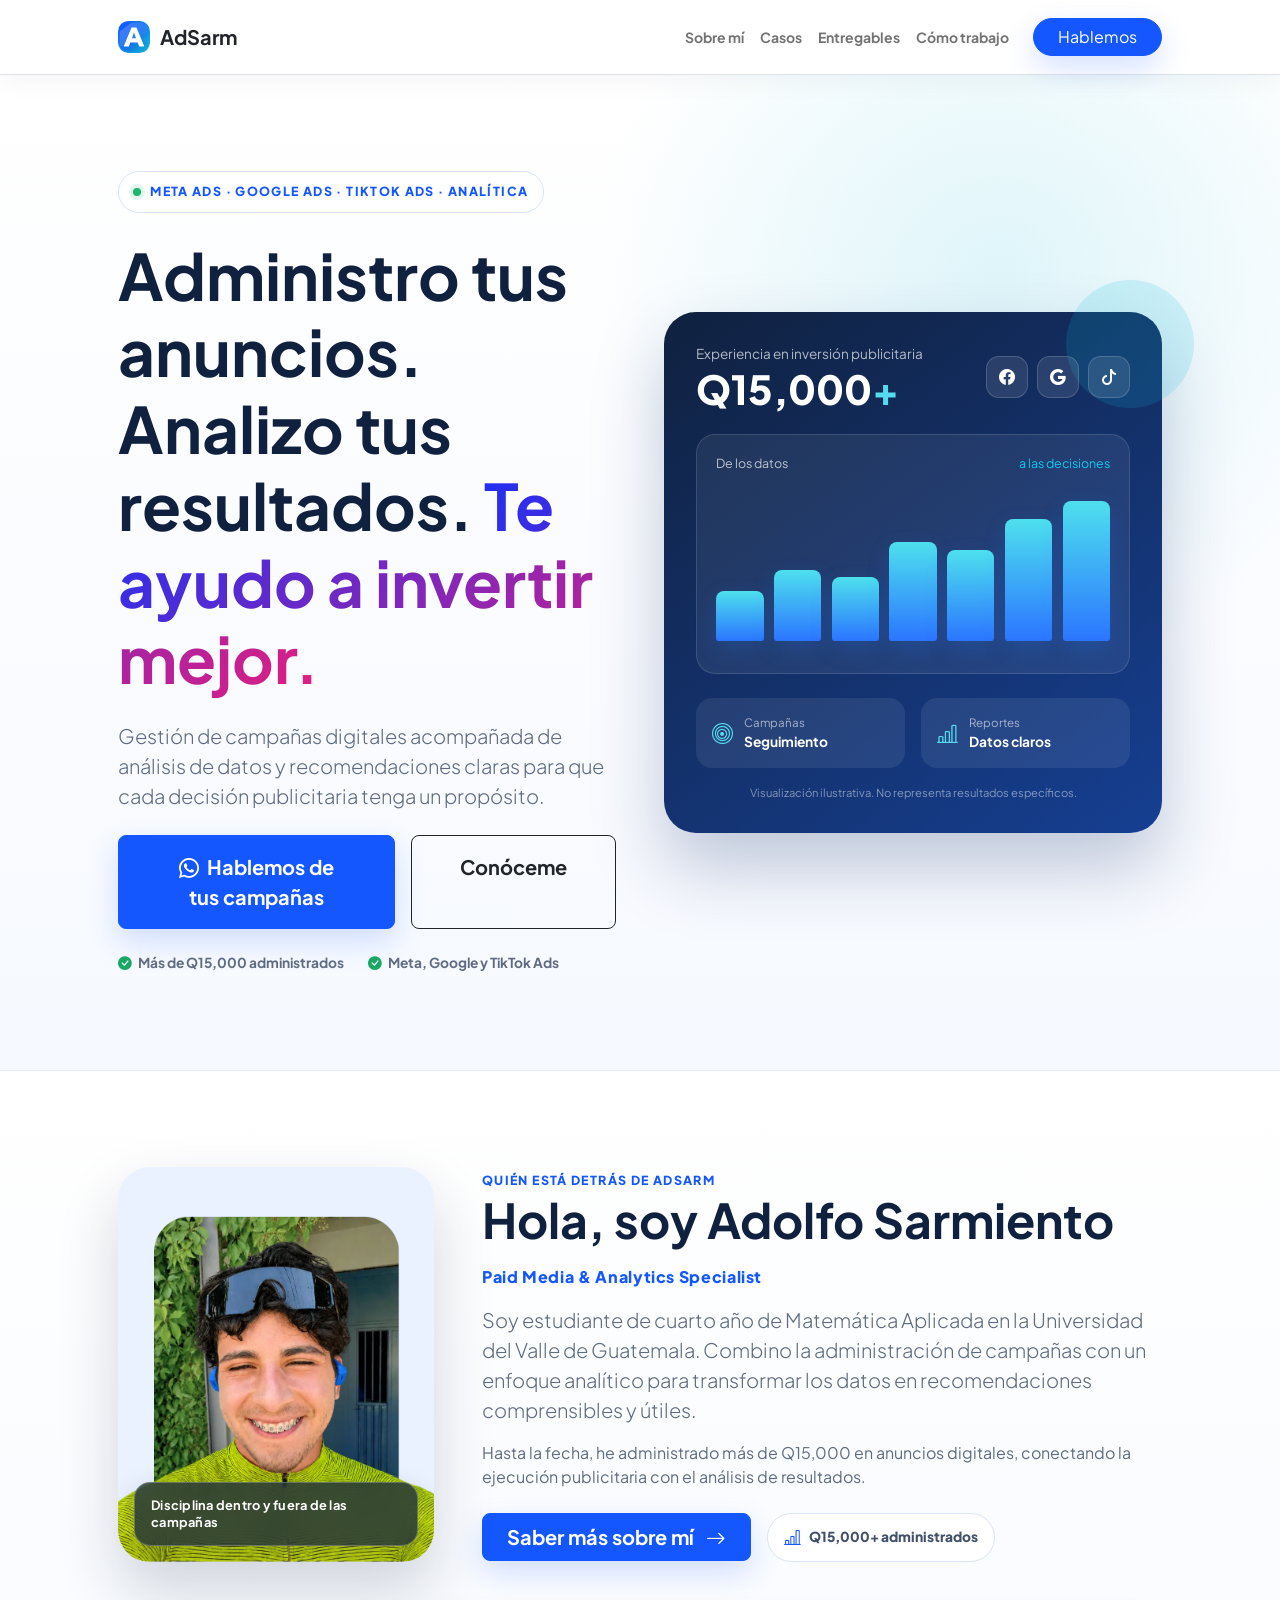
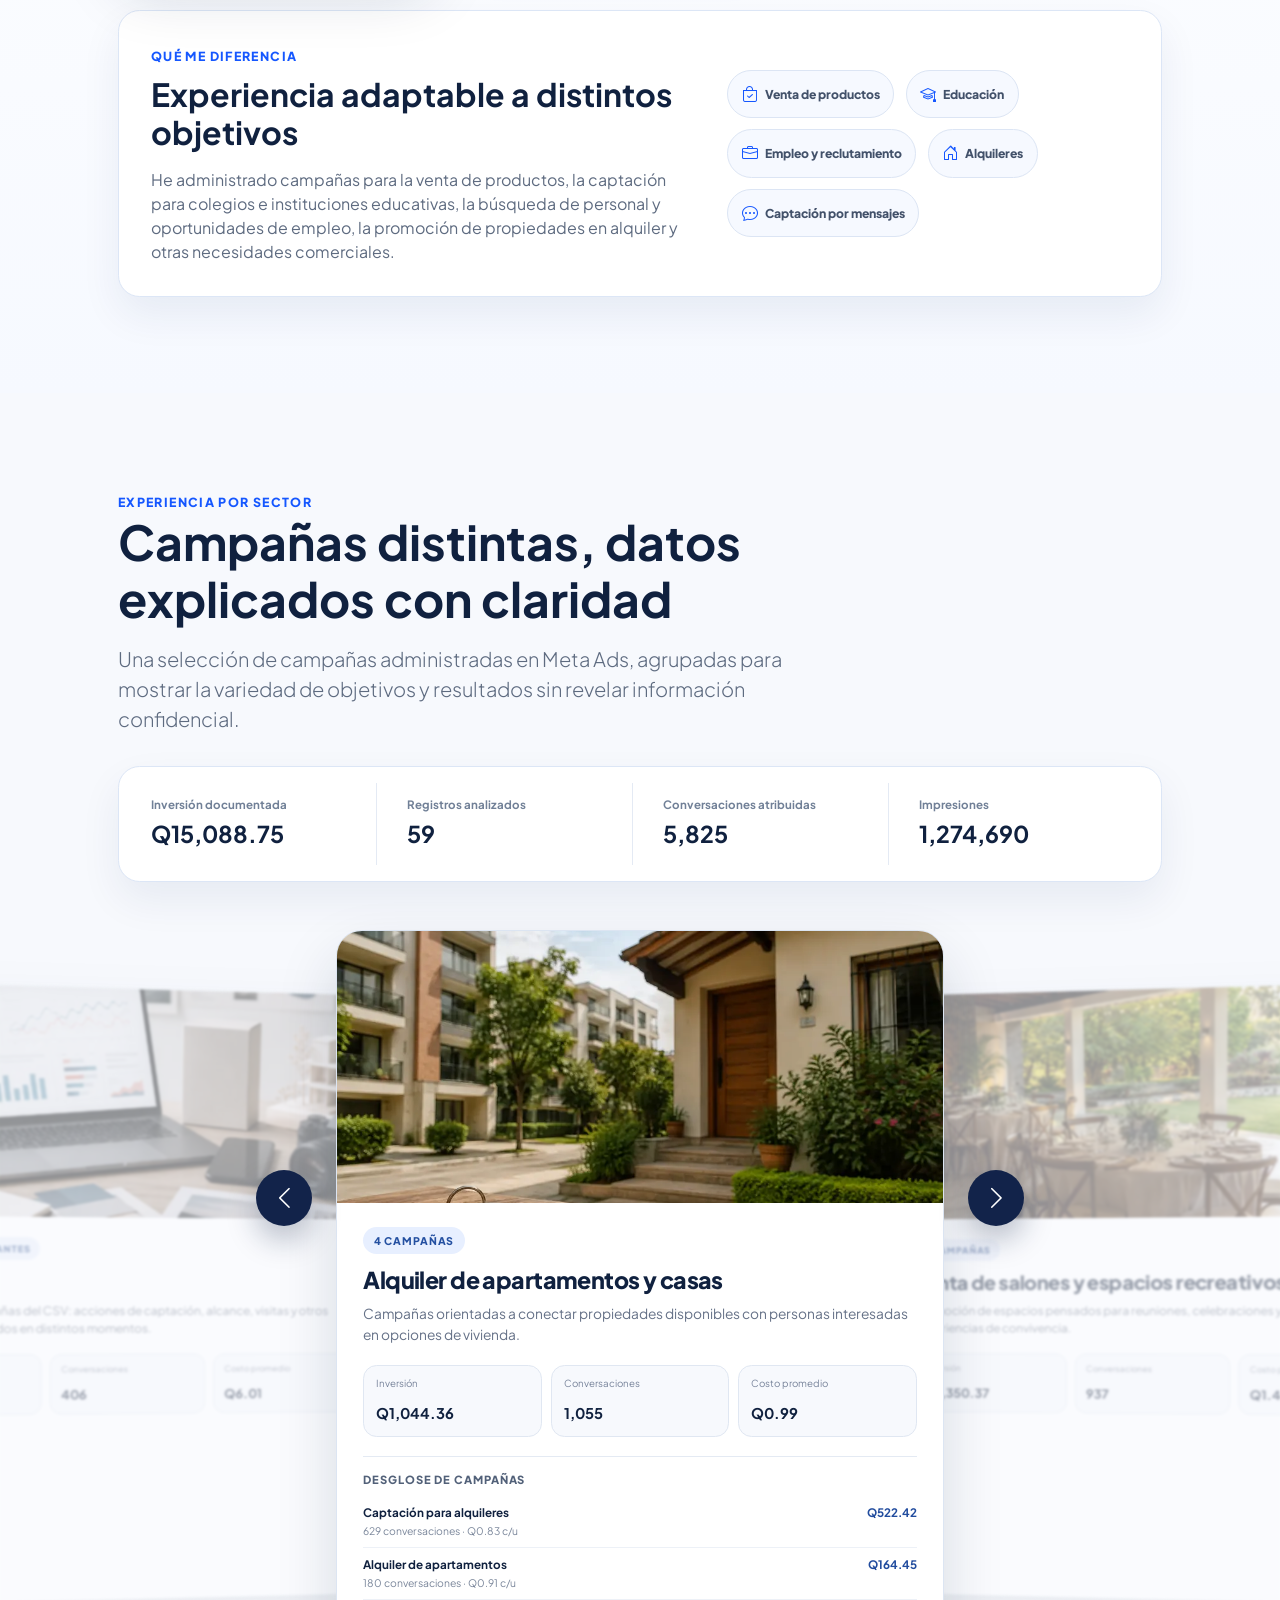
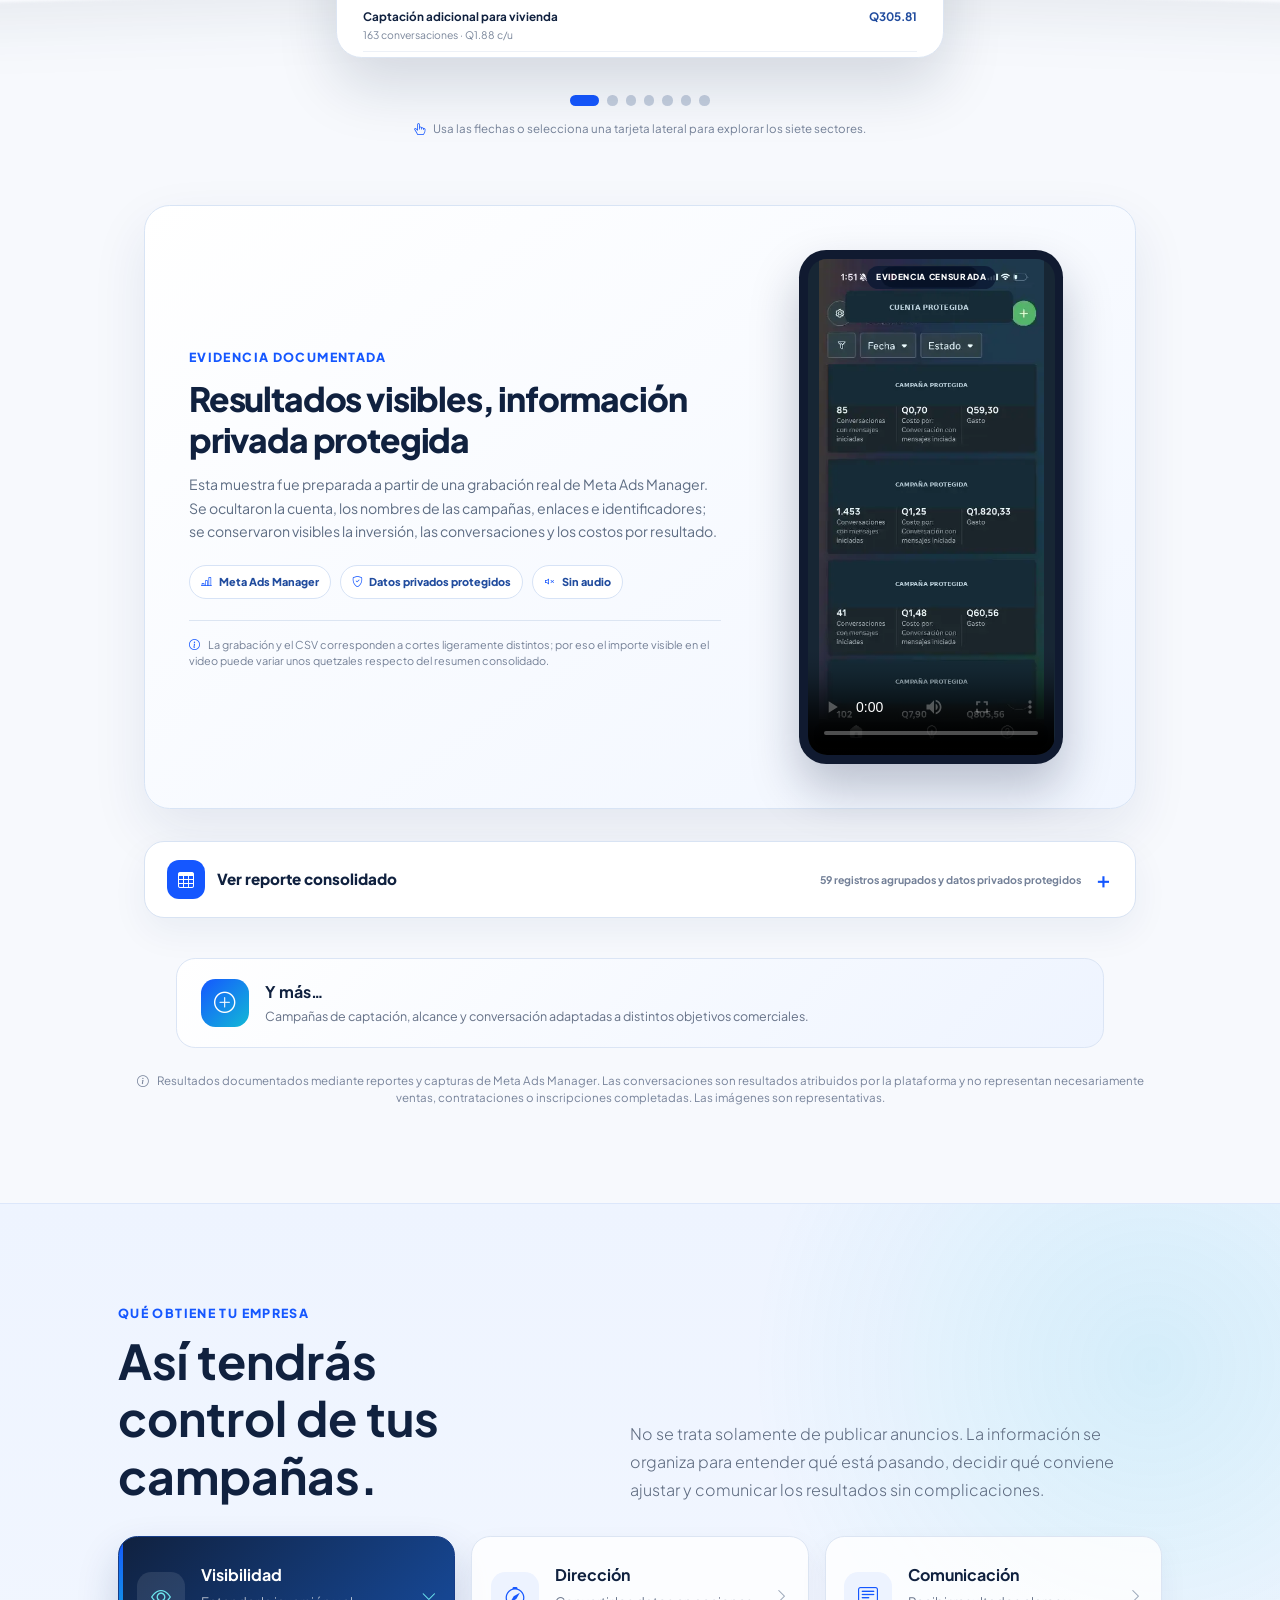
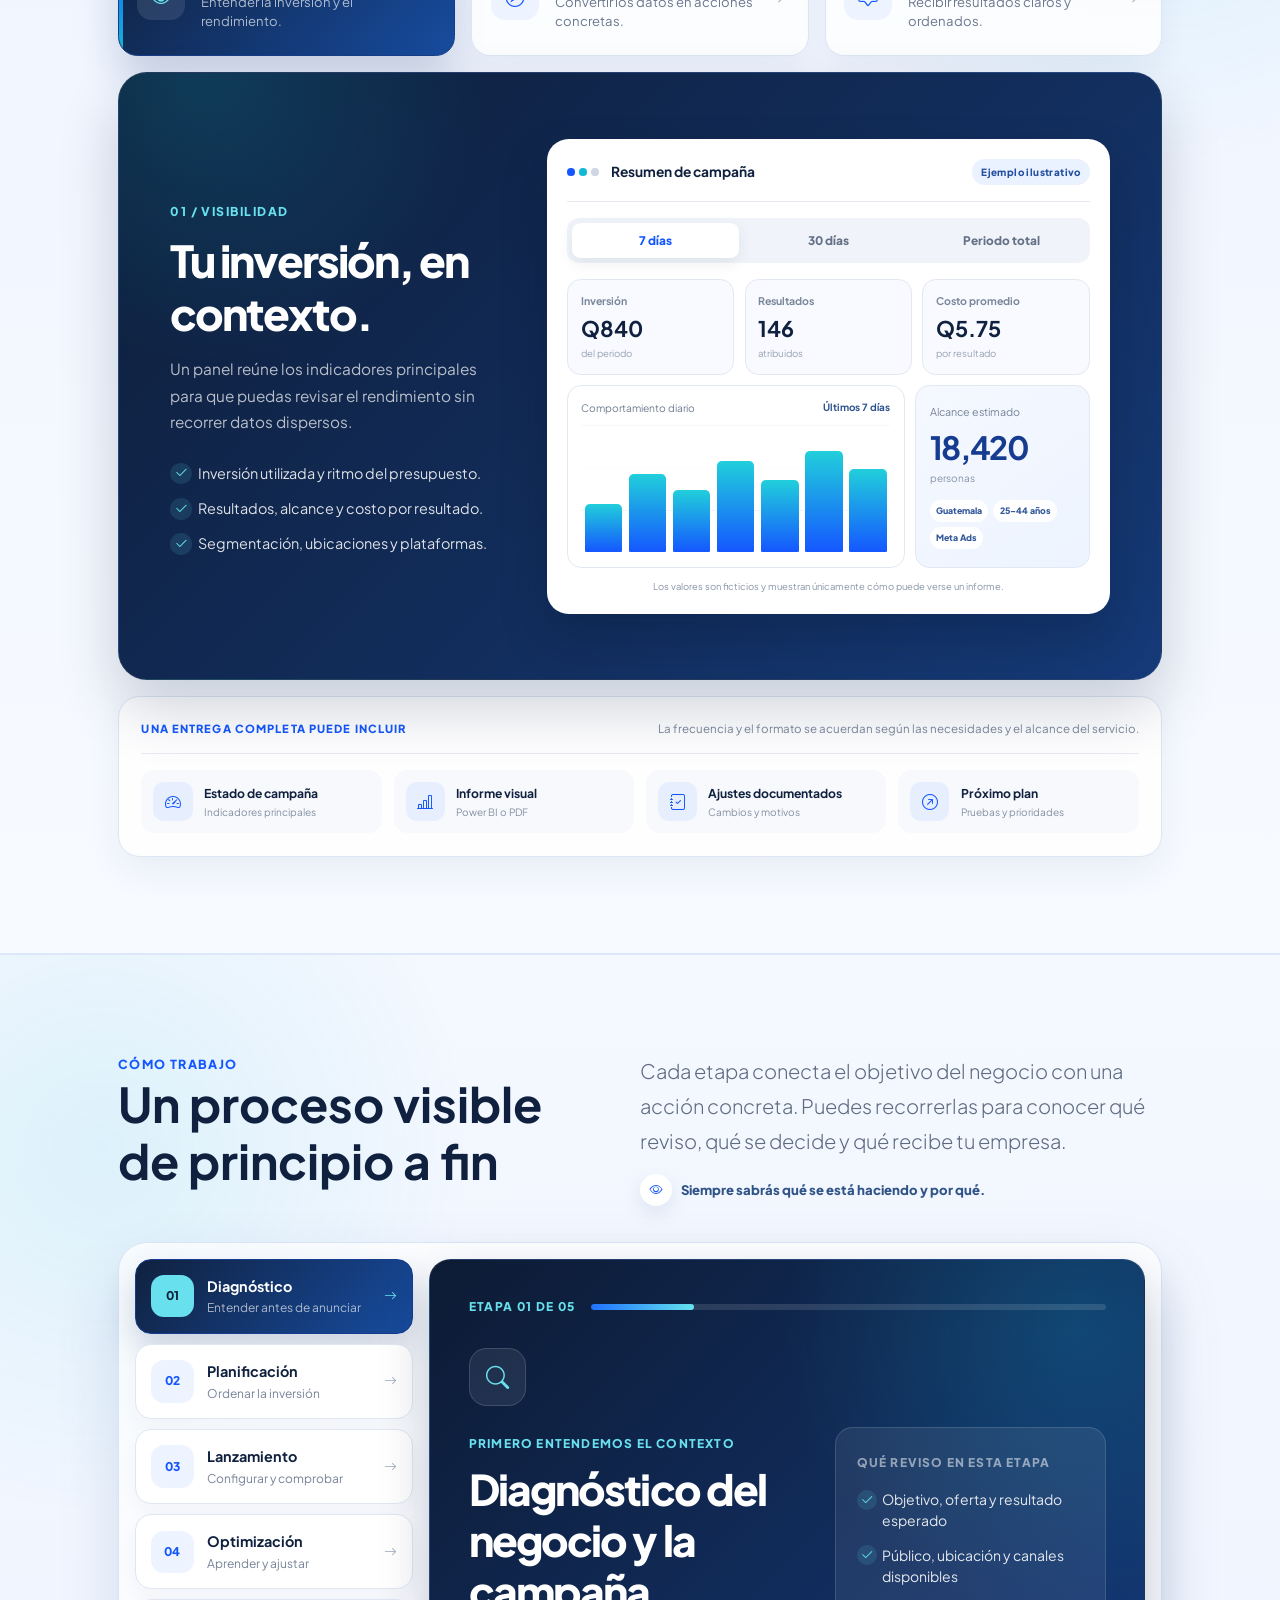
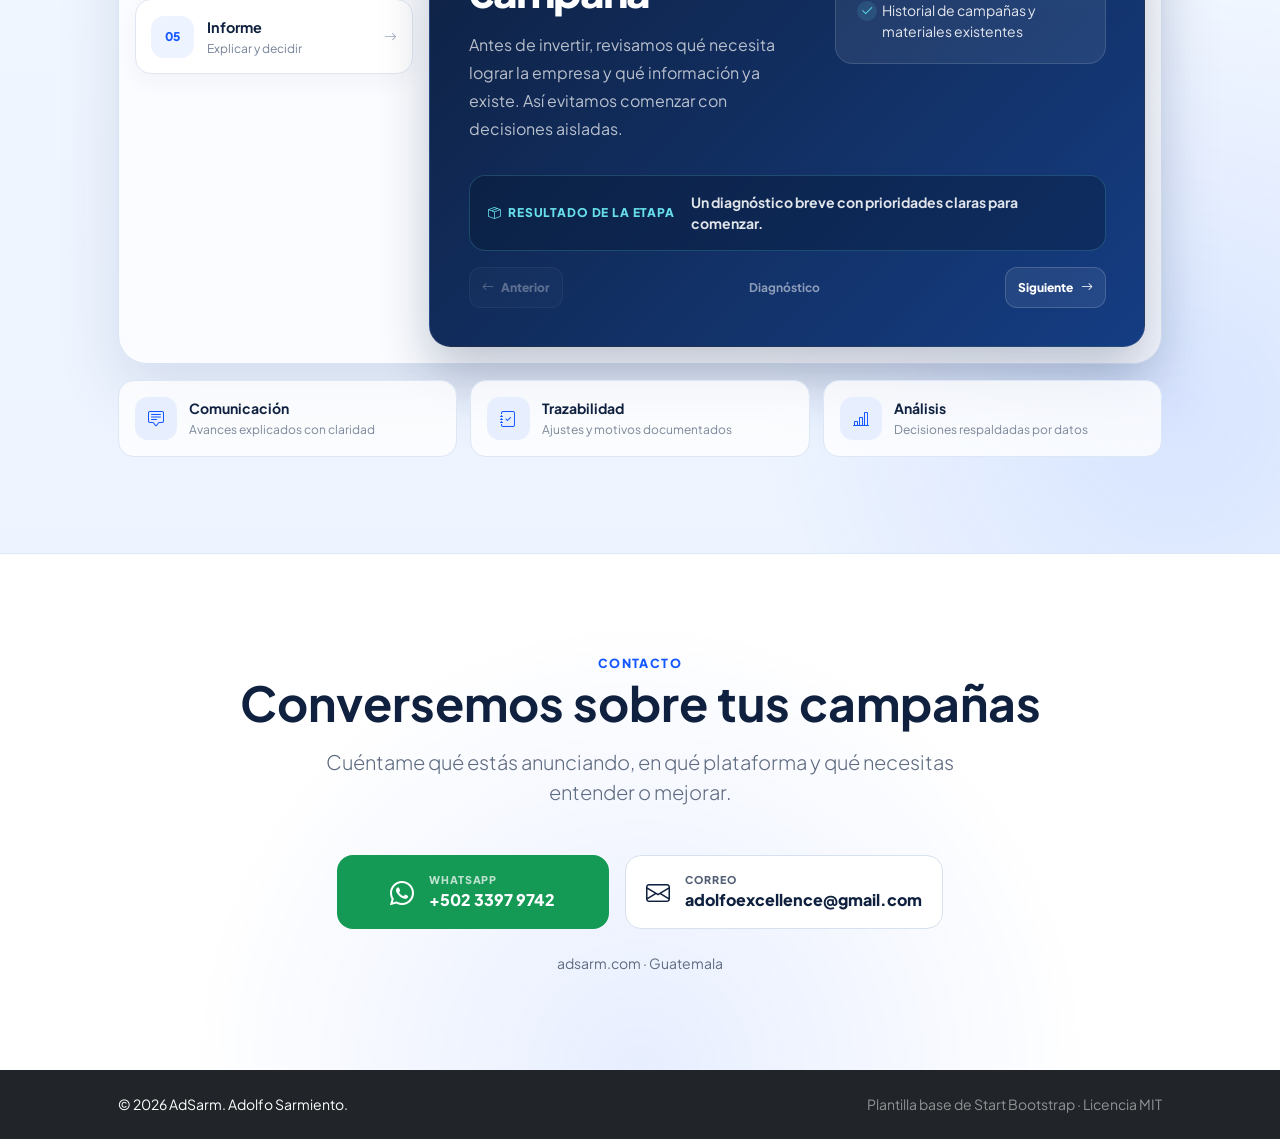
==== commit 8f9d85e0: "Add favicon and update navbar brand image" ====
--- a/index.html
+++ b/index.html
@@ -1,6 +1,9 @@
 <!DOCTYPE html>
 <html lang="es">
     <head>
+        <link rel="icon" href="assets/favicon.ico?v=3" sizes="any">
+        <link rel="icon" type="image/svg+xml" href="assets/adsarm-icon.svg?v=3">
+        <link rel="apple-touch-icon" href="assets/apple-touch-icon.png?v=3">
         <meta charset="utf-8" />
         <meta name="viewport" content="width=device-width, initial-scale=1, shrink-to-fit=no" />
         <meta name="description" content="Administración de campañas en Meta Ads, Google Ads y TikTok Ads con análisis claro de datos para tomar mejores decisiones publicitarias." />
@@ -22,7 +25,7 @@
             <nav class="navbar navbar-expand-lg navbar-light bg-white py-3 sticky-top border-bottom">
                 <div class="container px-4 px-lg-5">
                     <a class="navbar-brand" href="#inicio" aria-label="Ir al inicio">
-                        <span class="brand-mark">A</span>
+                        <img   class="brand-mark"   src="assets/adsarm-icon.svg"   width="32"   height="32"   alt=""   aria-hidden="true" >
                         <span class="fw-bolder text-dark">AdSarm</span>
                     </a>
                     <button class="navbar-toggler" type="button" data-bs-toggle="collapse" data-bs-target="#mainNav" aria-controls="mainNav" aria-expanded="false" aria-label="Abrir navegación">
